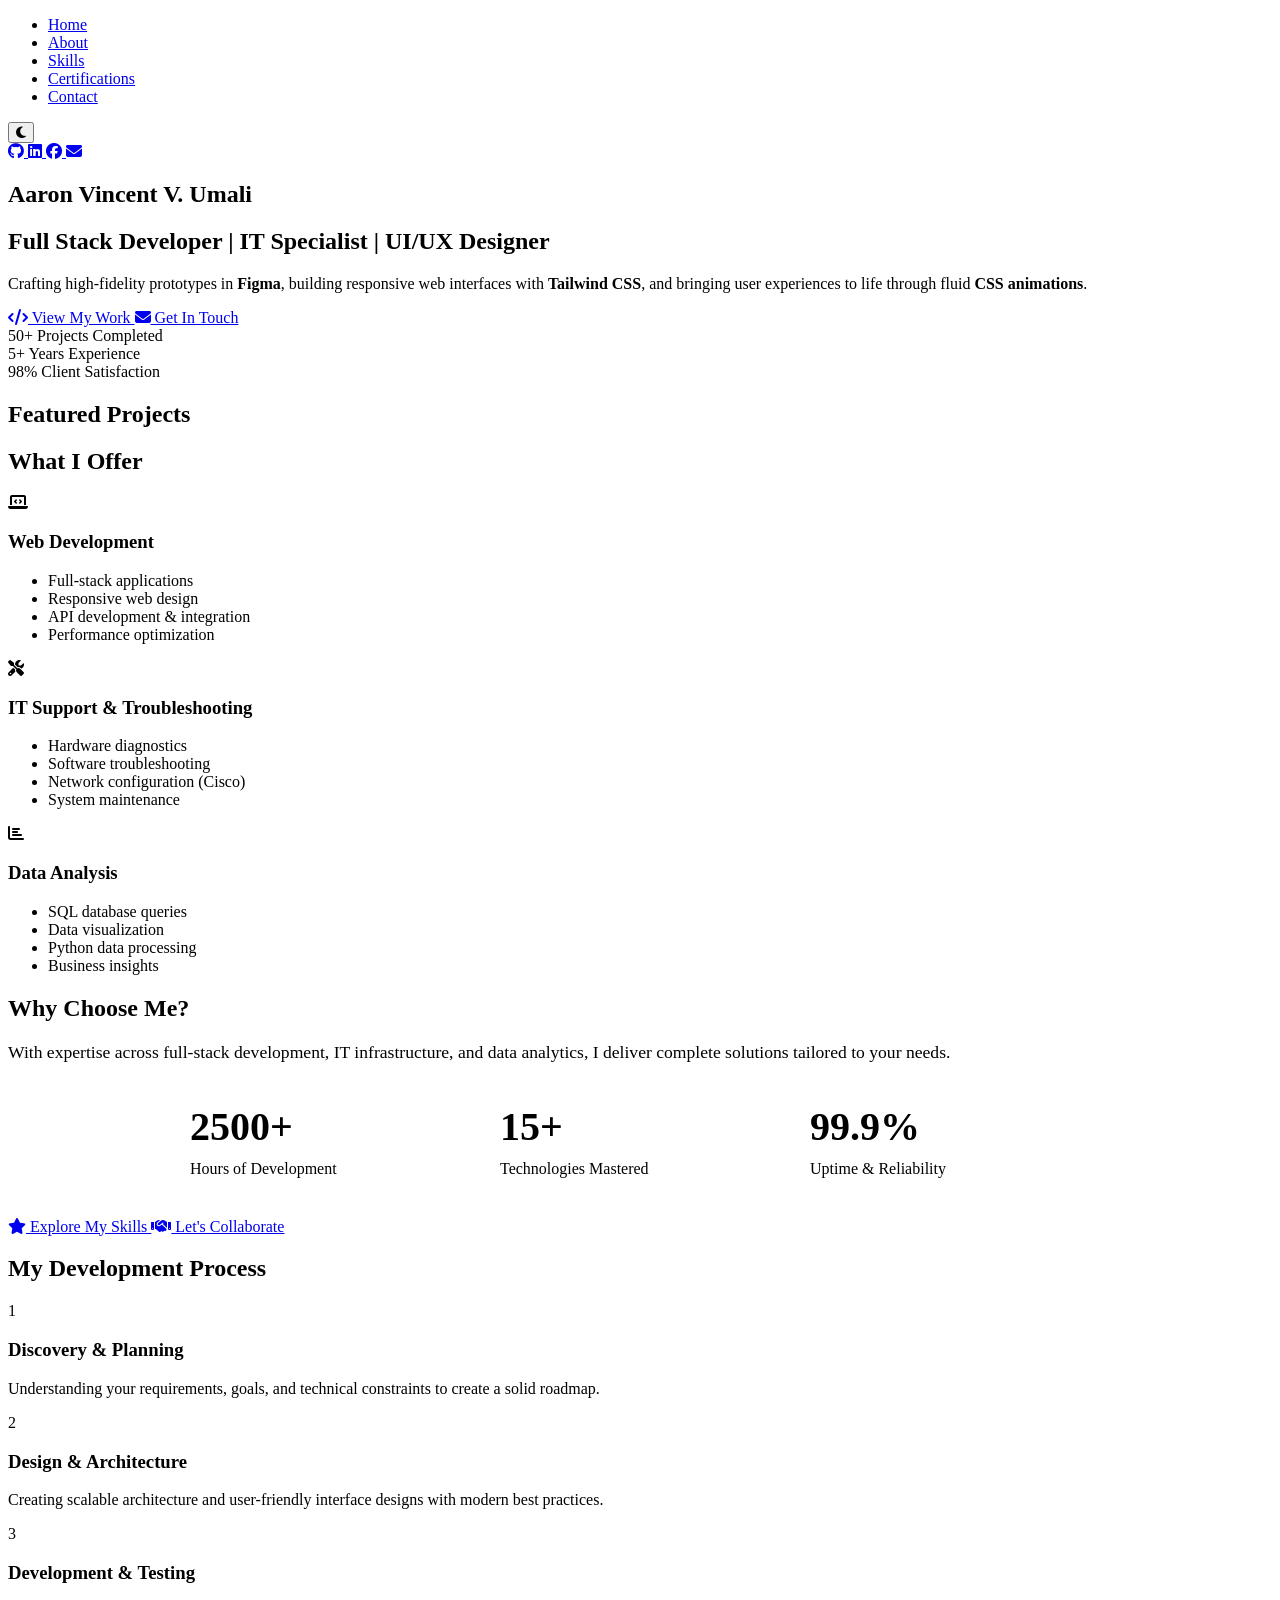
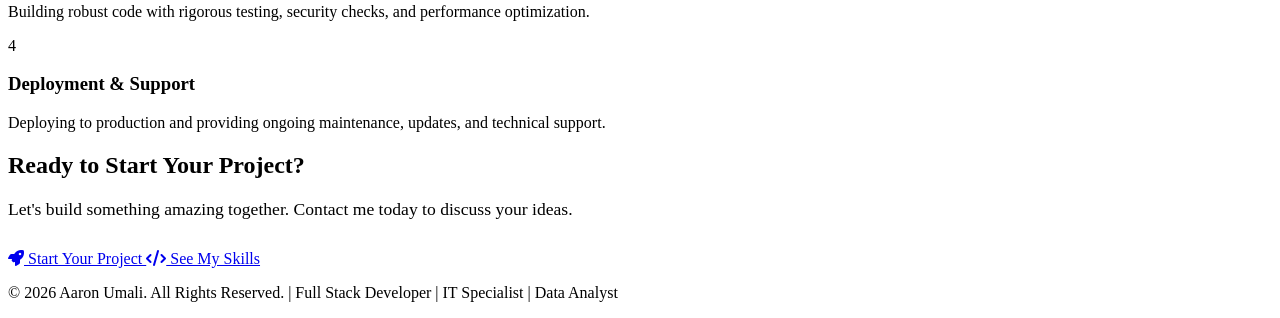
==== index.html @ abd833e2 "Add files via upload" ====
<!DOCTYPE html>
<html lang="en">
<head>
    <meta charset="UTF-8">
    <meta name="viewport" content="width=device-width, initial-scale=1.0">
    <title>Aaron Umali - Full Stack Developer & IT Specialist</title>
    <meta name="description"
        content="Aaron Umali Frontent Developer | IT specialist | UI/UX Designer">
    <link rel="stylesheet" href="css/style.css">
    <link rel="stylesheet"
        href="https://cdnjs.cloudflare.com/ajax/libs/font-awesome/6.4.0/css/all.min.css">
</head>

<body>
    <!-- NAVIGATION -->
    <nav>
        <ul>
            <li><a href="index.html" class="active">Home</a></li>
            <li><a href="about.html">About</a></li>
            <li><a href="skills.html">Skills</a></li>
            <li><a href="certifications.html">Certifications</a></li>
            <li><a href="contact.html">Contact</a></li>
        </ul>
    </nav>

    <!-- THEME TOGGLE BUTTON -->
    <button class="theme-toggle" id="themeToggle">
        <i class="fas fa-moon"></i>
    </button>

    <!-- SOCIAL SIDEBAR -->
    <div class="social-sidebar">
        <a href="https://github.com/aron-ums14" target="_blank" class="social-link github" title="GitHub">
            <i class="fab fa-github"></i>
        </a>
        <a href="https://www.linkedin.com/in/aaron-umali-b42309332/" target="_blank" class="social-link linkedin" title="LinkedIn">
            <i class="fab fa-linkedin"></i>
        </a>
        <a href="https://web.facebook.com/aaron.vincent.54772/" target="_blank" class="social-link facebook" title="Facebook">
            <i class="fab fa-facebook"></i>
        </a>
        <a href="mailto:your@email.com" class="social-link email" title="Email">
            <i class="fas fa-envelope"></i>
        </a>
    </div>

    <main>
        <!-- HERO SECTION -->
        <section class="hero" id="home">
            <div class="hero-content">
                <h1>
                    <span class="gradient-text">Aaron Vincent V. Umali</span>
                </h1>
                <h2>Full Stack Developer | IT Specialist | UI/UX Designer</h2>

                <p class="hero-subtitle">
                   <p class="hero-subtitle">
    Crafting high-fidelity prototypes in <strong>Figma</strong>, 
    building responsive web interfaces with <strong>Tailwind CSS</strong>, 
    and bringing user experiences to life through fluid <strong>CSS animations</strong>.
</p>

                <div class="hero-buttons">
                    <a href="#projects" class="cta-button">
                        <i class="fas fa-code"></i> View My Work
                    </a>
                    <a href="contact.html" class="cta-button secondary">
                        <i class="fas fa-envelope"></i> Get In Touch
                    </a>
                </div>

                <div class="hero-stats">
                    <div class="stat">
                        <span class="stat-number">50+</span>
                        <span>Projects Completed</span>
                    </div>
                    <div class="stat">
                        <span class="stat-number">5+</span>
                        <span>Years Experience</span>
                    </div>
                    <div class="stat">
                        <span class="stat-number">98%</span>
                        <span>Client Satisfaction</span>
                    </div>
                </div>
            </div>
        </section>

        <!-- FEATURED PROJECTS -->
        <section id="projects">
            <h2>Featured Projects</h2>

            <div class="content-grid">
              
            </div>
        </section>

        <!-- SERVICES/EXPERTISE SECTION -->
        <section id="services" class="services-section">
            <h2>What I Offer</h2>

            <div class="content-grid">
                <!-- Web Development -->
                <div class="card service-card">
                    <div class="service-icon">
                        <i class="fas fa-laptop-code"></i>
                    </div>
                    <h3>Web Development</h3>
                    <ul>
                        <li>Full-stack applications</li>
                        <li>Responsive web design</li>
                        <li>API development & integration</li>
                        <li>Performance optimization</li>
                    </ul>
                </div>

                <!-- IT Troubleshooting -->
                <div class="card service-card">
                    <div class="service-icon">
                        <i class="fas fa-tools"></i>
                    </div>
                    <h3>IT Support & Troubleshooting</h3>
                    <ul>
                        <li>Hardware diagnostics</li>
                        <li>Software troubleshooting</li>
                        <li>Network configuration (Cisco)</li>
                        <li>System maintenance</li>
                    </ul>
                </div>

                <!-- Data Analysis -->
                <div class="card service-card">
                    <div class="service-icon">
                        <i class="fas fa-chart-bar"></i>
                    </div>
                    <h3>Data Analysis</h3>
                    <ul>
                        <li>SQL database queries</li>
                        <li>Data visualization</li>
                        <li>Python data processing</li>
                        <li>Business insights</li>
                    </ul>
                </div>
            </div>
        </section>

        <!-- QUICK STATS SECTION -->
        <section class="cta-section">
            <div class="cta-content">
                <h2>Why Choose Me?</h2>
                <p style="font-size: 1.1rem; margin-bottom: 40px;">
                    With expertise across full-stack development, IT infrastructure, and data analytics, I deliver complete solutions tailored to your needs.
                </p>

                <div style="display: grid; grid-template-columns: repeat(auto-fit, minmax(200px, 1fr)); gap: 30px; max-width: 900px; margin: 40px auto;">
                    <div>
                        <div style="font-size: 2.5rem; font-weight: bold; margin-bottom: 10px;">2500+</div>
                        <div>Hours of Development</div>
                    </div>
                    <div>
                        <div style="font-size: 2.5rem; font-weight: bold; margin-bottom: 10px;">15+</div>
                        <div>Technologies Mastered</div>
                    </div>
                    <div>
                        <div style="font-size: 2.5rem; font-weight: bold; margin-bottom: 10px;">99.9%</div>
                        <div>Uptime & Reliability</div>
                    </div>
                </div>

                <div class="cta-buttons" style="margin-top: 40px;">
                    <a href="skills.html" class="cta-button large">
                        <i class="fas fa-star"></i> Explore My Skills
                    </a>
                    <a href="contact.html" class="cta-button secondary large">
                        <i class="fas fa-handshake"></i> Let's Collaborate
                    </a>
                </div>
            </div>
        </section>

        <!-- PROCESS SECTION -->
        <section id="process" class="process-section">
            <h2>My Development Process</h2>

            <div class="process-steps">
                <div class="step">
                    <div class="step-number">1</div>
                    <h3>Discovery & Planning</h3>
                    <p>Understanding your requirements, goals, and technical constraints to create a solid roadmap.</p>
                </div>

                <div class="step">
                    <div class="step-number">2</div>
                    <h3>Design & Architecture</h3>
                    <p>Creating scalable architecture and user-friendly interface designs with modern best practices.</p>
                </div>

                <div class="step">
                    <div class="step-number">3</div>
                    <h3>Development & Testing</h3>
                    <p>Building robust code with rigorous testing, security checks, and performance optimization.</p>
                </div>

                <div class="step">
                    <div class="step-number">4</div>
                    <h3>Deployment & Support</h3>
                    <p>Deploying to production and providing ongoing maintenance, updates, and technical support.</p>
                </div>
            </div>
        </section>

        <!-- FINAL CTA -->
        <section class="cta-section">
            <div class="cta-content">
                <h2>Ready to Start Your Project?</h2>
                <p style="font-size: 1.1rem; margin-bottom: 30px;">
                    Let's build something amazing together. Contact me today to discuss your ideas.
                </p>

                <div class="cta-buttons">
                    <a href="contact.html" class="cta-button large">
                        <i class="fas fa-rocket"></i> Start Your Project
                    </a>
                    <a href="skills.html" class="cta-button secondary large">
                        <i class="fas fa-code"></i> See My Skills
                    </a>
                </div>
            </div>
        </section>
    </main>

    <!-- FOOTER -->
    <footer>
        <p>&copy; 2026 Aaron Umali. All Rights Reserved. | Full Stack Developer | IT Specialist | Data Analyst</p>
    </footer>

    <script src="script.js"></script>
    <script>
        const themeToggle = document.getElementById('themeToggle');
        const body = document.body;

        // Load saved theme preference
        const savedTheme = localStorage.getItem('theme');
        if (savedTheme === 'dark') {
            body.classList.add('dark-mode');
            themeToggle.innerHTML = '<i class="fas fa-sun"></i>';
        }

        // Toggle theme
        themeToggle.addEventListener('click', () => {
            body.classList.toggle('dark-mode');
            
            if (body.classList.contains('dark-mode')) {
                localStorage.setItem('theme', 'dark');
                themeToggle.innerHTML = '<i class="fas fa-sun"></i>';
            } else {
                localStorage.setItem('theme', 'light');
                themeToggle.innerHTML = '<i class="fas fa-moon"></i>';
            }
        });

        // Smooth scroll for navigation
        document.querySelectorAll('a[href^="#"]').forEach(anchor => {
            anchor.addEventListener('click', function (e) {
                const href = this.getAttribute('href');
                if (href !== '#' && document.querySelector(href)) {
                    e.preventDefault();
                    document.querySelector(href).scrollIntoView({
                        behavior: 'smooth'
                    });
                }
            });
        });
    </script>
</body>

</html>
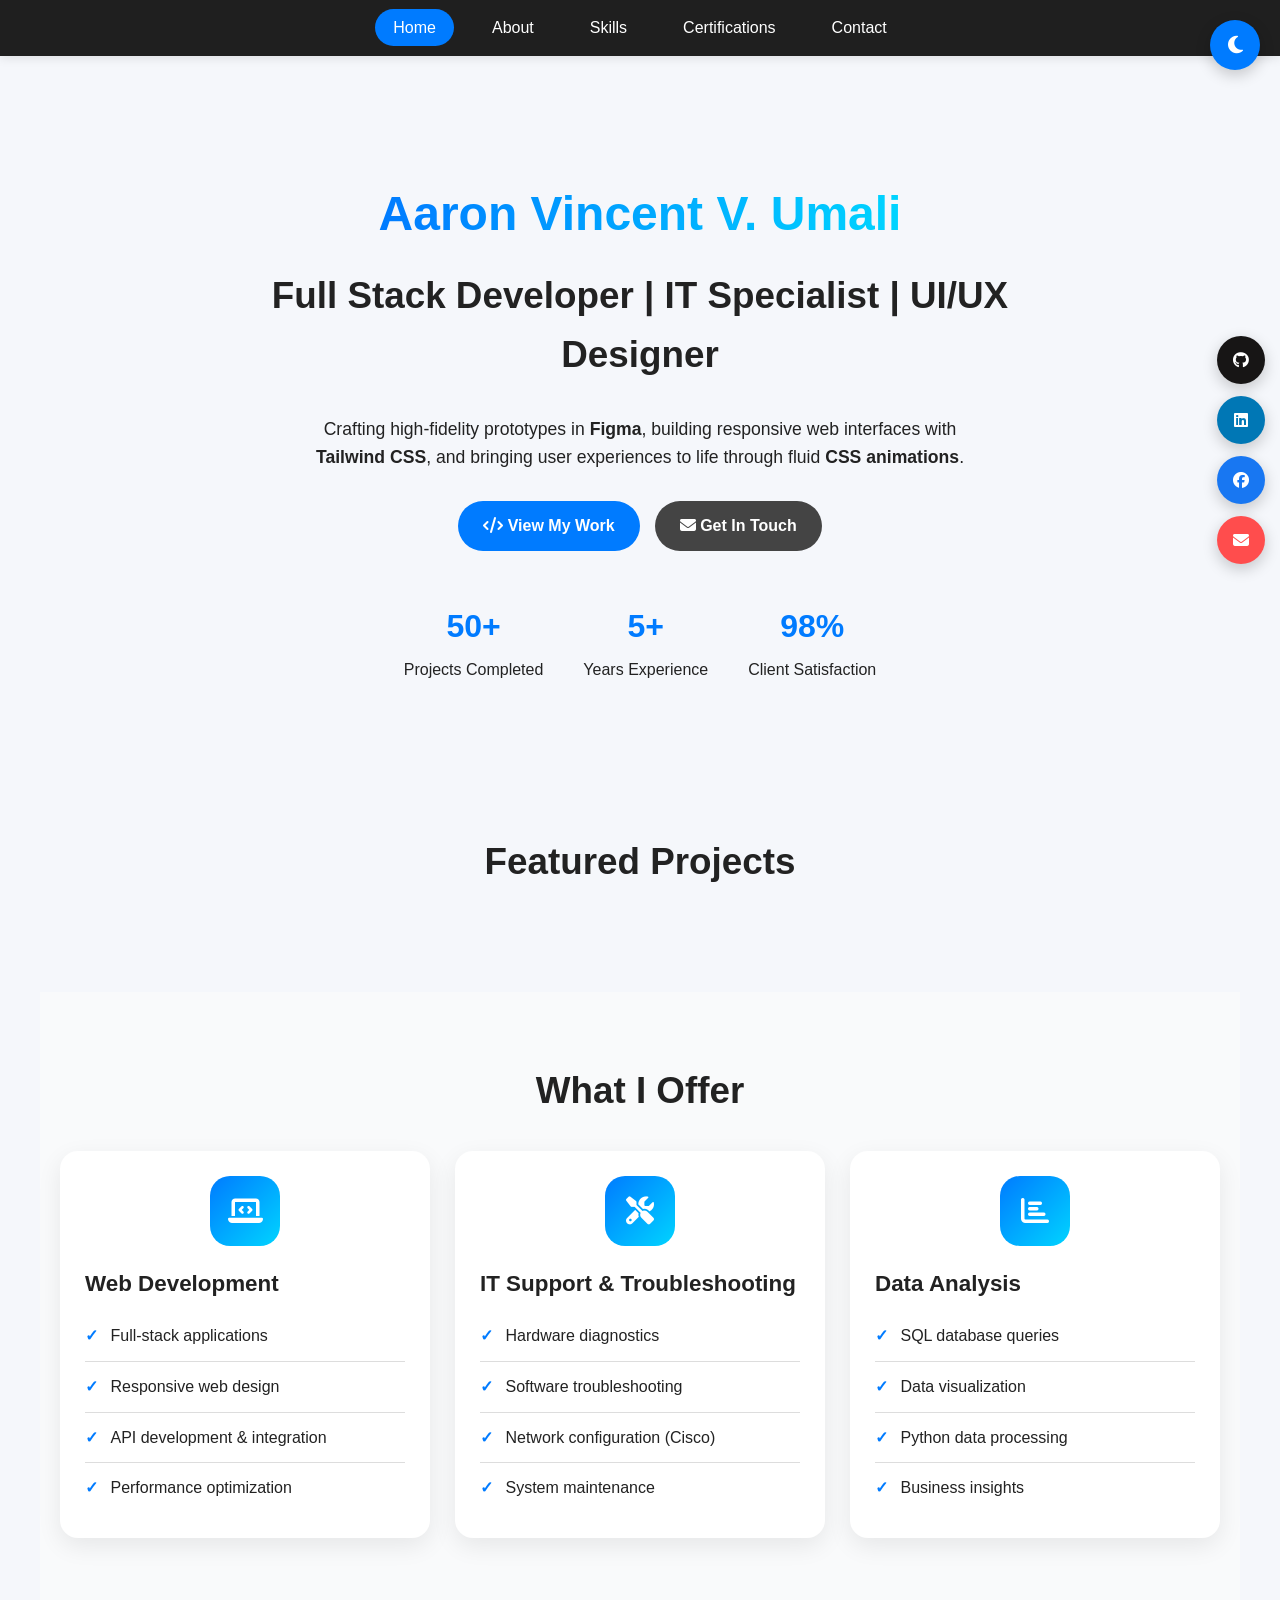
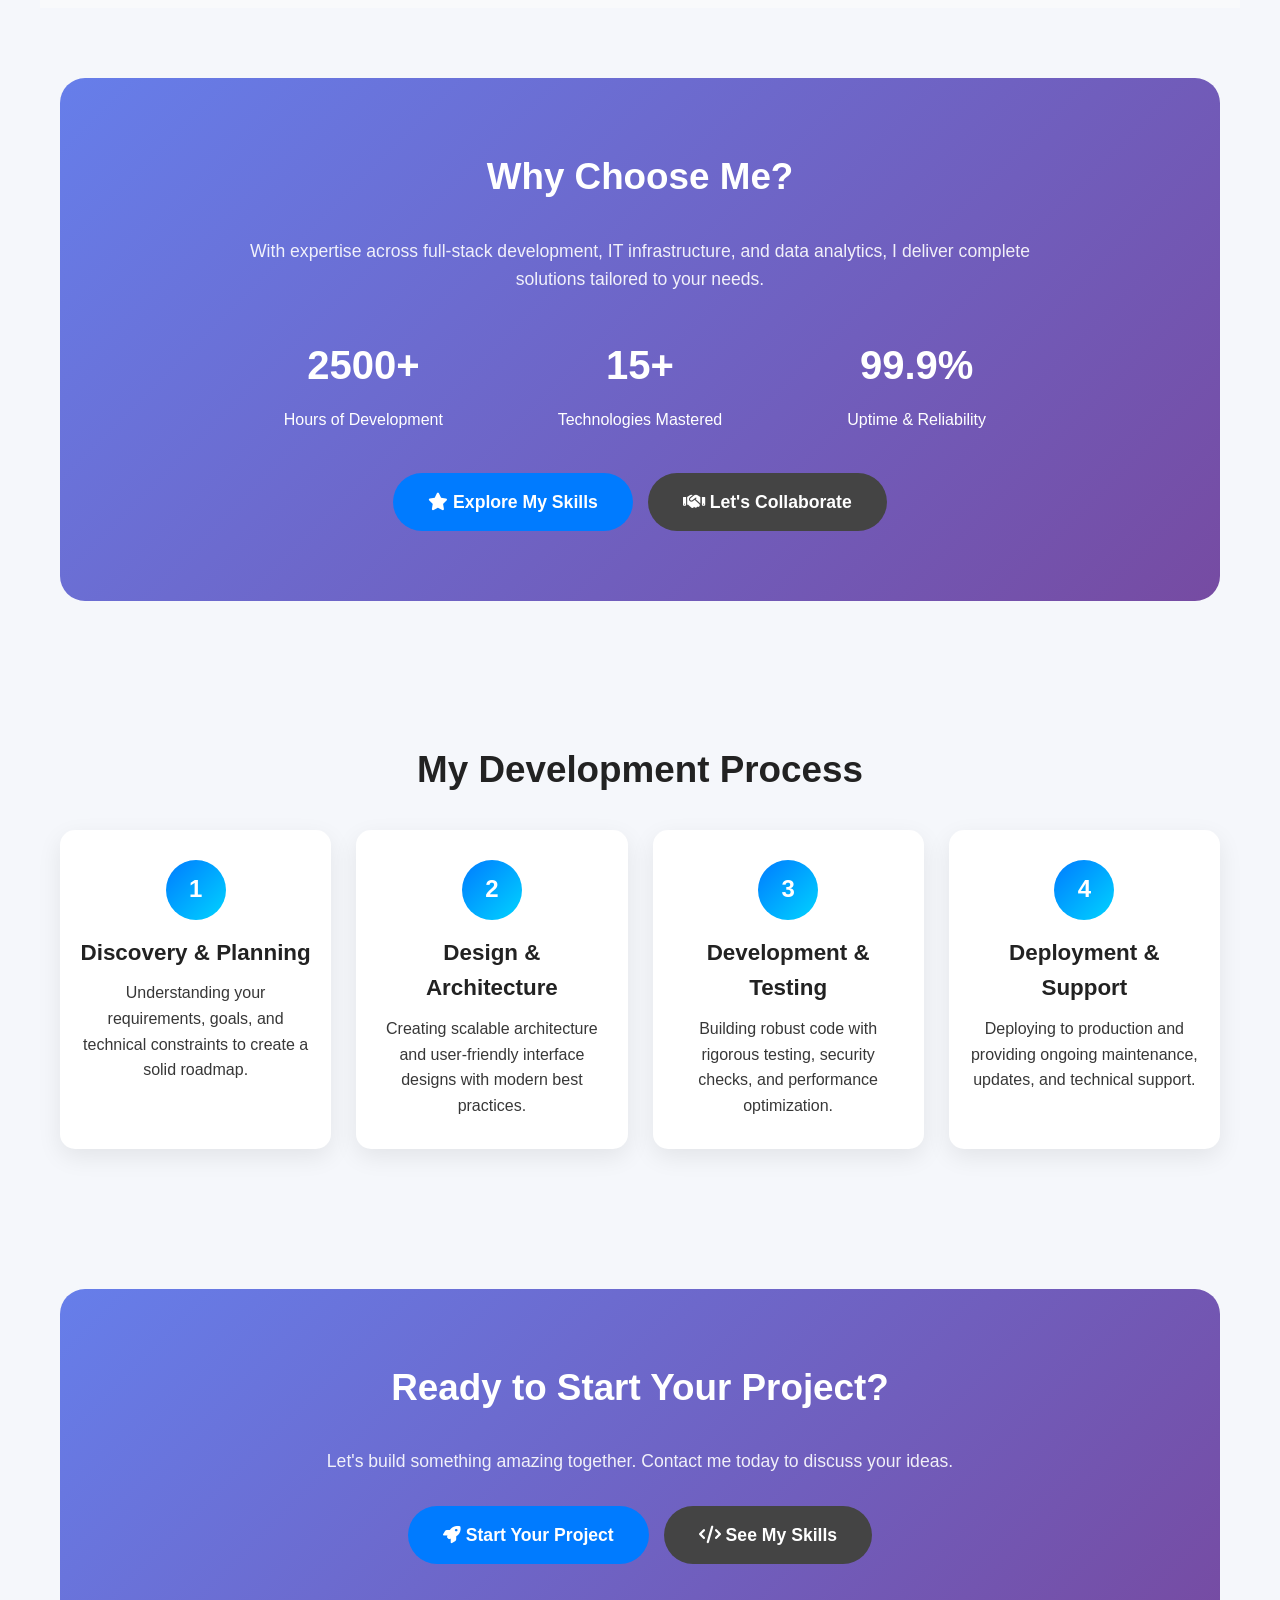
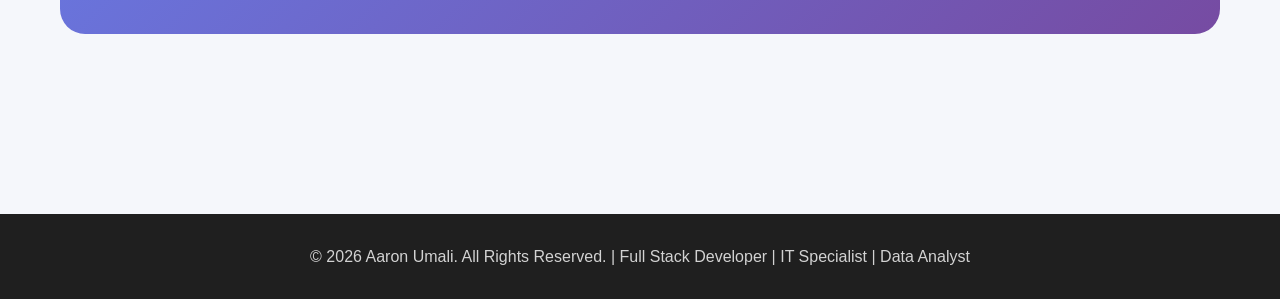
==== commit 55ccae57: "Fix HTML encoding issues in index.html" ====
--- a/index.html
+++ b/index.html
@@ -6,7 +6,7 @@
     <title>Aaron Umali - Full Stack Developer & IT Specialist</title>
     <meta name="description"
         content="Aaron Umali Frontent Developer | IT specialist | UI/UX Designer">
-    <link rel="stylesheet" href="css/style.css">
+    <link rel="stylesheet" href="style.css">
     <link rel="stylesheet"
         href="https://cdnjs.cloudflare.com/ajax/libs/font-awesome/6.4.0/css/all.min.css">
 </head>
@@ -274,4 +274,4 @@
     </script>
 </body>
 
-</html>+</html>
--- a/style.css
+++ b/style.css
@@ -0,0 +1,1912 @@
+/* =========================
+   RESET & GLOBAL STYLES
+========================= */
+
+* {
+    margin: 0;
+    padding: 0;
+    box-sizing: border-box;
+}
+
+html {
+    scroll-behavior: smooth;
+}
+
+body {
+    font-family: 'Segoe UI', Tahoma, Geneva, Verdana, sans-serif;
+    line-height: 1.6;
+    background: #f5f7fb;
+    color: #222;
+    transition: 0.3s ease;
+    display: block;
+}
+
+body.dark-mode {
+    background: #121212;
+    color: #f1f1f1;
+}
+
+img {
+    max-width: 100%;
+    display: block;
+}
+
+/* =========================
+   THEME BUTTON
+========================= */
+
+.theme-toggle {
+    position: fixed;
+    top: 20px;
+    right: 20px;
+    width: 50px;
+    height: 50px;
+    border: none;
+    border-radius: 50%;
+    background: #007bff;
+    color: white;
+    font-size: 20px;
+    cursor: pointer;
+    z-index: 1000;
+    transition: 0.3s ease;
+    box-shadow: 0 5px 15px rgba(0, 0, 0, 0.2);
+}
+
+.theme-toggle:hover {
+    transform: scale(1.08);
+}
+
+/* =========================
+   NAVIGATION
+========================= */
+
+nav {
+    width: 100%;
+    position: sticky;
+    top: 0;
+    z-index: 999;
+    background: #1f1f1f;
+    padding: 15px 0;
+    box-shadow: 0 2px 10px rgba(0, 0, 0, 0.1);
+}
+
+nav ul {
+    display: flex;
+    justify-content: center;
+    align-items: center;
+    gap: 20px;
+    list-style: none;
+}
+
+nav a {
+    color: white;
+    text-decoration: none;
+    padding: 10px 18px;
+    border-radius: 30px;
+    transition: 0.3s ease;
+    font-weight: 500;
+}
+
+nav a:hover,
+nav a.active {
+    background: #007bff;
+}
+
+/* =========================
+   MAIN
+========================= */
+
+main {
+    width: 100%;
+    max-width: 1200px;
+    margin: 0 auto;
+    padding: 40px 20px;
+    display: block;
+}
+
+/* =========================
+   TYPOGRAPHY
+========================= */
+
+h1 {
+    font-size: 3rem;
+    margin-bottom: 15px;
+}
+
+h2 {
+    font-size: 2.3rem;
+    margin-bottom: 30px;
+    text-align: center;
+}
+
+h3 {
+    font-size: 1.4rem;
+    margin-bottom: 10px;
+}
+
+p {
+    opacity: 0.9;
+}
+
+/* =========================
+   GRADIENT TEXT
+========================= */
+
+.gradient-text {
+    background: linear-gradient(90deg, #007bff, #00d4ff);
+    -webkit-background-clip: text;
+    -webkit-text-fill-color: transparent;
+    background-clip: text;
+}
+
+/* =========================
+   BUTTONS
+========================= */
+
+.cta-button {
+    display: inline-block;
+    background: #007bff;
+    color: white;
+    padding: 12px 25px;
+    border-radius: 40px;
+    text-decoration: none;
+    font-weight: 600;
+    transition: 0.3s ease;
+    border: none;
+    cursor: pointer;
+    font-size: 1rem;
+}
+
+.cta-button:hover {
+    background: #0056b3;
+    transform: translateY(-3px);
+}
+
+.cta-button.secondary {
+    background: #444;
+}
+
+.cta-button.secondary:hover {
+    background: #555;
+}
+
+.cta-button.large {
+    padding: 15px 35px;
+    font-size: 1.1rem;
+}
+
+/* =========================
+   SECTION
+========================= */
+
+section {
+    padding: 70px 0;
+}
+
+.content-grid {
+    display: grid;
+    grid-template-columns: repeat(auto-fit, minmax(280px, 1fr));
+    gap: 25px;
+}
+
+/* =========================
+   CARD
+========================= */
+
+.card {
+    background: white;
+    padding: 25px;
+    border-radius: 18px;
+    transition: 0.3s ease;
+    box-shadow: 0 8px 25px rgba(0, 0, 0, 0.08);
+}
+
+body.dark-mode .card {
+    background: #1f1f1f;
+}
+
+.card:hover {
+    transform: translateY(-8px);
+    box-shadow: 0 15px 35px rgba(0, 0, 0, 0.15);
+}
+
+/* =========================
+   HERO SECTION
+========================= */
+
+.hero {
+    padding: 80px 20px;
+    text-align: center;
+}
+
+.hero-content {
+    max-width: 900px;
+    margin: 0 auto;
+}
+
+.hero-subtitle {
+    max-width: 700px;
+    margin: 20px auto;
+    font-size: 1.1rem;
+    animation: fadeInUp 1s ease-out forwards;
+}
+
+.hero-buttons {
+    margin-top: 30px;
+    display: flex;
+    justify-content: center;
+    gap: 15px;
+    flex-wrap: wrap;
+}
+
+.hero-buttons .cta-button {
+    margin: 0;
+}
+
+.hero-stats {
+    display: flex;
+    justify-content: center;
+    gap: 40px;
+    margin-top: 50px;
+    flex-wrap: wrap;
+}
+
+.stat {
+    text-align: center;
+}
+
+.stat-number {
+    display: block;
+    font-size: 2rem;
+    font-weight: bold;
+    color: #007bff;
+    margin-bottom: 5px;
+}
+
+/* =========================
+   PROJECTS
+========================= */
+
+.project-image,
+.service-icon {
+    width: 70px;
+    height: 70px;
+    margin: 0 auto 20px;
+    display: flex;
+    align-items: center;
+    justify-content: center;
+    border-radius: 20px;
+    background: linear-gradient(135deg, #007bff, #00d4ff);
+    color: white;
+    font-size: 28px;
+}
+
+.project-tech {
+    display: flex;
+    flex-wrap: wrap;
+    gap: 10px;
+    margin: 15px 0;
+}
+
+.project-tech span {
+    background: rgba(0, 123, 255, 0.1);
+    color: #007bff;
+    border: 1px solid rgba(0, 123, 255, 0.2);
+    backdrop-filter: blur(5px);
+    padding: 5px 15px;
+    border-radius: 50px;
+    font-weight: 600;
+    transition: 0.3s ease;
+}
+
+body.dark-mode .project-tech span {
+    background: rgba(0, 212, 255, 0.1);
+    color: #00d4ff;
+    border-color: rgba(0, 212, 255, 0.2);
+}
+
+.project-tech span:hover {
+    background: #007bff;
+    color: white;
+    box-shadow: 0 0 15px rgba(0, 123, 255, 0.4);
+}
+
+.project-links {
+    display: flex;
+    gap: 15px;
+    margin-top: 15px;
+}
+
+.project-link {
+    text-decoration: none;
+    color: #007bff;
+    font-weight: 600;
+    transition: 0.3s ease;
+}
+
+.project-link:hover {
+    color: #0056b3;
+}
+
+/* =========================
+   SERVICES SECTION
+========================= */
+
+.services-section {
+    background: #f9fafb;
+    margin: 0 -20px;
+    padding: 70px 20px;
+}
+
+body.dark-mode .services-section {
+    background: #1a1a1a;
+}
+
+.service-card ul {
+    list-style: none;
+}
+
+.service-card li {
+    padding: 12px 0;
+    border-bottom: 1px solid #ddd;
+    transition: 0.3s ease;
+}
+
+body.dark-mode .service-card li {
+    border-color: #333;
+}
+
+.service-card li:last-child {
+    border-bottom: none;
+}
+
+.service-card li:before {
+    content: "✓ ";
+    color: #007bff;
+    font-weight: bold;
+    margin-right: 8px;
+}
+
+/* =========================
+   PROCESS SECTION
+========================= */
+
+.process-section {
+    margin-bottom: 50px;
+}
+
+.process-steps {
+    display: grid;
+    grid-template-columns: repeat(auto-fit, minmax(220px, 1fr));
+    gap: 25px;
+}
+
+.step {
+    text-align: center;
+    padding: 30px 20px;
+    background: white;
+    border-radius: 15px;
+    transition: 0.3s ease;
+    box-shadow: 0 8px 25px rgba(0, 0, 0, 0.08);
+}
+
+body.dark-mode .step {
+    background: #1f1f1f;
+}
+
+.step:hover {
+    transform: translateY(-8px);
+    box-shadow: 0 15px 35px rgba(0, 0, 0, 0.15);
+}
+
+.step-number {
+    width: 60px;
+    height: 60px;
+    margin: auto auto 15px;
+    display: flex;
+    align-items: center;
+    justify-content: center;
+    border-radius: 50%;
+    background: linear-gradient(135deg, #007bff, #00d4ff);
+    color: white;
+    font-weight: bold;
+    font-size: 1.5rem;
+}
+
+/* =========================
+   CTA SECTION
+========================= */
+
+.cta-section {
+    background: linear-gradient(135deg, #667eea 0%, #764ba2 100%);
+    color: white;
+    text-align: center;
+    border-radius: 25px;
+    padding: 70px 25px;
+    margin: 70px 0;
+}
+
+.cta-section h2,
+.cta-section p {
+    color: white;
+}
+
+.cta-content {
+    max-width: 800px;
+    margin: 0 auto;
+}
+
+.cta-buttons {
+    margin-top: 30px;
+    display: flex;
+    justify-content: center;
+    gap: 15px;
+    flex-wrap: wrap;
+}
+
+/* =========================
+   SKILLS SECTION
+========================= */
+
+.skills-hero {
+    background: linear-gradient(135deg, #667eea 0%, #764ba2 100%);
+    color: white;
+    border-radius: 25px;
+    margin-bottom: 50px;
+    padding: 80px 20px;
+}
+
+.skills-hero h1 {
+    color: white;
+}
+
+.skills-hero p {
+    color: rgba(255, 255, 255, 0.9);
+    font-size: 1.1rem;
+    margin-bottom: 30px;
+}
+
+.skills-stats {
+    display: flex;
+    justify-content: center;
+    gap: 40px;
+    margin-top: 30px;
+    flex-wrap: wrap;
+}
+
+.skills-stats span {
+    background: rgba(255, 255, 255, 0.2);
+    padding: 15px 25px;
+    border-radius: 30px;
+    display: flex;
+    align-items: center;
+    gap: 8px;
+    font-weight: 600;
+}
+
+.skills-category {
+    padding: 70px 0;
+}
+
+.skills-category h2 {
+    margin-bottom: 15px;
+}
+
+.category-desc {
+    text-align: center;
+    font-size: 1.05rem;
+    color: #666;
+    margin-bottom: 50px;
+    max-width: 700px;
+    margin-left: auto;
+    margin-right: auto;
+}
+
+body.dark-mode .category-desc {
+    color: #bbb;
+}
+
+.alt-bg {
+    background: white;
+    margin: 0 -20px;
+    padding: 70px 20px;
+}
+
+body.dark-mode .alt-bg {
+    background: #1f1f1f;
+}
+
+.skills-grid {
+    display: grid;
+    grid-template-columns: repeat(auto-fit, minmax(200px, 1fr));
+    gap: 30px;
+    margin-bottom: 50px;
+}
+
+.skill-item {
+    padding: 30px 20px;
+    background: white;
+    border-radius: 15px;
+    text-align: center;
+    transition: all 0.3s ease;
+    box-shadow: 0 8px 25px rgba(0, 0, 0, 0.08);
+}
+
+body.dark-mode .skill-item {
+    background: #2a2a2a;
+}
+
+.skill-item:hover {
+    transform: translateY(-10px);
+    box-shadow: 0 15px 35px rgba(0, 0, 0, 0.15);
+}
+
+.skill-item i {
+    font-size: 3rem;
+    color: #007bff;
+    margin-bottom: 15px;
+    display: block;
+}
+
+.skill-item span {
+    display: block;
+    font-weight: 600;
+    font-size: 1rem;
+    margin-bottom: 20px;
+    color: #333;
+}
+
+body.dark-mode .skill-item span {
+    color: #f1f1f1;
+}
+
+.skill-bar {
+    width: 100%;
+    height: 8px;
+    background: #e0e0e0;
+    border-radius: 10px;
+    overflow: hidden;
+    margin-top: 15px;
+}
+
+body.dark-mode .skill-bar {
+    background: #444;
+}
+
+.skill-progress {
+    height: 100%;
+    background: linear-gradient(90deg, #007bff, #00d4ff);
+    border-radius: 10px;
+    width: 0%;
+    transition: width 0.6s ease;
+}
+
+.skills-summary {
+    background: linear-gradient(135deg, #667eea 0%, #764ba2 100%);
+    color: white;
+    padding: 70px 40px;
+    border-radius: 25px;
+    margin-top: 70px;
+}
+
+.skills-summary h2 {
+    color: white;
+    margin-bottom: 50px;
+}
+
+.summary-content {
+    display: grid;
+    grid-template-columns: 1fr 1fr;
+    gap: 50px;
+    align-items: center;
+}
+
+.summary-stats {
+    display: flex;
+    flex-direction: column;
+    gap: 30px;
+}
+
+.stat-large {
+    background: rgba(255, 255, 255, 0.1);
+    padding: 25px;
+    border-radius: 15px;
+    border-left: 4px solid white;
+    text-align: left;
+}
+
+.stat-large .stat-number {
+    font-size: 2.5rem;
+    margin-bottom: 5px;
+}
+
+.stat-large span:last-child {
+    display: block;
+    font-size: 0.95rem;
+    opacity: 0.9;
+}
+
+.summary-text p {
+    margin-bottom: 20px;
+    font-size: 1.05rem;
+    line-height: 1.8;
+}
+
+/* =========================
+   ABOUT PAGE STYLES
+========================= */
+
+.about-hero {
+    background: linear-gradient(135deg, #667eea 0%, #764ba2 100%);
+    color: white;
+    padding: 80px 20px;
+    text-align: center;
+    border-radius: 25px;
+    margin-bottom: 50px;
+}
+
+.about-hero h1 {
+    color: white;
+    font-size: 3.5rem;
+}
+
+.about-subtitle {
+    font-size: 1.3rem;
+    opacity: 0.95;
+    margin-top: 15px;
+}
+
+.profile-section {
+    padding: 70px 0;
+    margin-bottom: 50px;
+}
+
+.profile-container {
+    display: grid;
+    grid-template-columns: 1fr 1fr;
+    gap: 50px;
+    align-items: center;
+}
+
+.profile-image-wrapper {
+    position: relative;
+    display: flex;
+    justify-content: center;
+}
+
+.profile-image {
+    width: 100%;
+    max-width: 400px;
+    border-radius: 20px;
+    box-shadow: 0 20px 60px rgba(0, 0, 0, 0.15);
+    transition: transform 0.3s ease;
+    animation: slideInLeft 0.8s ease-out;
+}
+
+.profile-image:hover {
+    transform: translateY(-10px);
+}
+
+.profile-badge {
+    position: absolute;
+    bottom: 20px;
+    right: 20px;
+    width: 70px;
+    height: 70px;
+    background: linear-gradient(135deg, #007bff, #00d4ff);
+    border-radius: 50%;
+    display: flex;
+    align-items: center;
+    justify-content: center;
+    color: white;
+    font-size: 35px;
+    box-shadow: 0 10px 30px rgba(0, 123, 255, 0.4);
+    animation: bounce 2s infinite;
+}
+
+.profile-bio {
+    animation: slideInRight 0.8s ease-out;
+}
+
+.profile-bio h2 {
+    font-size: 2.5rem;
+    margin-bottom: 20px;
+    text-align: left;
+}
+
+.profile-bio p {
+    font-size: 1.05rem;
+    line-height: 1.8;
+    margin-bottom: 20px;
+    opacity: 0.85;
+}
+
+.bio-highlights {
+    display: flex;
+    gap: 20px;
+    margin-top: 30px;
+    flex-wrap: wrap;
+}
+
+.highlight-item {
+    display: flex;
+    align-items: center;
+    gap: 10px;
+    padding: 15px 20px;
+    background: #f0f4ff;
+    border-radius: 10px;
+    border-left: 4px solid #007bff;
+    transition: 0.3s ease;
+}
+
+body.dark-mode .highlight-item {
+    background: #2a2a2a;
+    border-left-color: #00d4ff;
+}
+
+.highlight-item:hover {
+    transform: translateX(5px);
+}
+
+.highlight-item i {
+    color: #007bff;
+    font-size: 1.3rem;
+}
+
+/* =========================
+   EDUCATION TIMELINE
+========================= */
+
+.education-section {
+    padding: 70px 0;
+    margin-bottom: 50px;
+}
+
+.education-section h2 {
+    margin-bottom: 50px;
+}
+
+.timeline {
+    position: relative;
+    max-width: 1000px;
+    margin: 0 auto;
+}
+
+.timeline::before {
+    content: '';
+    position: absolute;
+    left: 50%;
+    transform: translateX(-50%);
+    width: 3px;
+    height: 100%;
+    background: linear-gradient(180deg, #007bff, #00d4ff);
+}
+
+.timeline-item {
+    margin-bottom: 50px;
+    position: relative;
+    opacity: 100;
+    animation: fadeInUp 0.8s ease-out forwards;
+}
+
+.timeline-item.animate-in {
+    opacity: 1;
+}
+
+.timeline-item:nth-child(1) {
+    animation-delay: 0.2s;
+}
+
+.timeline-item:nth-child(2) {
+    animation-delay: 0.4s;
+}
+
+.timeline-left {
+    text-align: right;
+    padding-right: 50%;
+    padding-left: 0;
+}
+
+.timeline-right {
+    text-align: left;
+    padding-left: 50%;
+    padding-right: 0;
+}
+
+.timeline-marker {
+    position: absolute;
+    left: 50%;
+    top: 0;
+    transform: translateX(-50%);
+    width: 60px;
+    height: 60px;
+    background: white;
+    border: 4px solid #007bff;
+    border-radius: 50%;
+    display: flex;
+    align-items: center;
+    justify-content: center;
+    font-size: 24px;
+    color: #007bff;
+    z-index: 10;
+    transition: 0.3s ease;
+}
+
+body.dark-mode .timeline-marker {
+    background: #1f1f1f;
+    border-color: #00d4ff;
+    color: #00d4ff;
+}
+
+.timeline-marker:hover {
+    transform: translateX(-50%) scale(1.1);
+    box-shadow: 0 10px 30px rgba(0, 123, 255, 0.3);
+}
+
+.timeline-active .timeline-marker {
+    background: linear-gradient(135deg, #007bff, #00d4ff);
+    color: white;
+    width: 70px;
+    height: 70px;
+    font-size: 28px;
+    box-shadow: 0 10px 30px rgba(0, 123, 255, 0.4);
+}
+
+.education-card {
+    background: white;
+    padding: 30px;
+    border-radius: 15px;
+    box-shadow: 0 10px 30px rgba(0, 0, 0, 0.08);
+    transition: 0.3s ease;
+}
+
+body.dark-mode .education-card {
+    background: #1f1f1f;
+}
+
+.education-card:hover {
+    transform: translateY(-5px);
+    box-shadow: 0 15px 40px rgba(0, 0, 0, 0.15);
+}
+
+.education-current {
+    border-left: 4px solid #007bff;
+    background: linear-gradient(135deg, rgba(0, 123, 255, 0.05), rgba(0, 212, 255, 0.05));
+}
+
+.education-header {
+    display: flex;
+    justify-content: space-between;
+    align-items: center;
+    margin-bottom: 15px;
+    flex-wrap: wrap;
+    gap: 10px;
+}
+
+.education-header h3 {
+    font-size: 1.4rem;
+    margin: 0;
+}
+
+.education-year {
+    background: #007bff;
+    color: white;
+    padding: 5px 15px;
+    border-radius: 20px;
+    font-size: 0.9rem;
+    font-weight: 600;
+}
+
+.education-details {
+    margin-top: 20px;
+}
+
+.education-details p {
+    margin-bottom: 10px;
+    font-size: 1rem;
+    line-height: 1.6;
+}
+
+.education-desc {
+    background: #f9fafb;
+    padding: 15px;
+    border-radius: 10px;
+    margin-top: 15px;
+    font-style: italic;
+}
+
+body.dark-mode .education-desc {
+    background: #2a2a2a;
+}
+
+.badge {
+    display: inline-block;
+    padding: 5px 12px;
+    border-radius: 20px;
+    font-size: 0.85rem;
+    font-weight: 600;
+}
+
+.badge-success {
+    background: #d4edda;
+    color: #155724;
+}
+
+body.dark-mode .badge-success {
+    background: #1e5631;
+    color: #d4edda;
+}
+
+.badge-info {
+    background: #d1ecf1;
+    color: #0c5460;
+}
+
+body.dark-mode .badge-info {
+    background: #0c5460;
+    color: #d1ecf1;
+}
+
+/* =========================
+   LOCATION SECTION
+========================= */
+
+.location-section {
+    padding: 70px 0;
+    background: #f9fafb;
+    margin: 0 -20px;
+    padding: 70px 20px;
+    margin-bottom: 50px;
+}
+
+body.dark-mode .location-section {
+    background: #1a1a1a;
+}
+
+.location-section h2 {
+    margin-bottom: 50px;
+}
+
+.location-container {
+    display: grid;
+    grid-template-columns: repeat(auto-fit, minmax(300px, 1fr));
+    gap: 30px;
+    margin-bottom: 50px;
+}
+
+.location-card {
+    background: white;
+    padding: 40px 30px;
+    border-radius: 20px;
+    text-align: center;
+    box-shadow: 0 10px 30px rgba(0, 0, 0, 0.08);
+    transition: all 0.3s ease;
+    opacity: 0;
+    animation: fadeInUp 0.8s ease-out forwards;
+}
+
+body.dark-mode .location-card {
+    background: #1f1f1f;
+}
+
+.location-home {
+    animation-delay: 0.2s;
+    border-top: 4px solid #007bff;
+}
+
+.location-school {
+    animation-delay: 0.4s;
+    border-top: 4px solid #00d4ff;
+}
+
+.location-card.animate-in {
+    opacity: 1;
+}
+
+.location-card:hover {
+    transform: translateY(-10px);
+    box-shadow: 0 20px 50px rgba(0, 0, 0, 0.15);
+}
+
+.location-icon {
+    width: 80px;
+    height: 80px;
+    background: linear-gradient(135deg, #007bff, #00d4ff);
+    border-radius: 50%;
+    display: flex;
+    align-items: center;
+    justify-content: center;
+    font-size: 40px;
+    color: white;
+    margin: 0 auto 20px;
+    transition: 0.3s ease;
+}
+
+.location-card:hover .location-icon {
+    transform: scale(1.1) rotate(5deg);
+}
+
+.location-name {
+    font-size: 1.5rem;
+    font-weight: bold;
+    color: #007bff;
+    margin: 15px 0;
+}
+
+.location-description {
+    opacity: 0.8;
+    margin: 15px 0;
+    line-height: 1.6;
+}
+
+.location-details {
+    display: flex;
+    flex-direction: column;
+    gap: 10px;
+    margin-top: 20px;
+    font-size: 0.95rem;
+}
+
+.location-details span {
+    display: flex;
+    align-items: center;
+    justify-content: center;
+    gap: 8px;
+}
+
+.location-details i {
+    color: #007bff;
+}
+
+.map-section {
+    text-align: center;
+    margin-bottom: 50px;
+}
+
+.map-section h3 {
+    margin-bottom: 30px;
+    font-size: 1.8rem;
+}
+
+.map-placeholder {
+    width: 100%;
+    height: 400px;
+    background: linear-gradient(135deg, #667eea 0%, #764ba2 100%);
+    border-radius: 20px;
+    display: flex;
+    flex-direction: column;
+    align-items: center;
+    justify-content: center;
+    color: white;
+    font-size: 60px;
+    gap: 20px;
+    box-shadow: 0 20px 60px rgba(0, 0, 0, 0.15);
+}
+
+.map-placeholder p {
+    font-size: 1.3rem;
+    opacity: 0.9;
+}
+
+/* =========================
+   JOURNEY SECTION
+========================= */
+
+.journey-section {
+    padding: 70px 0;
+    margin-bottom: 50px;
+}
+
+.journey-section h2 {
+    margin-bottom: 50px;
+}
+
+.journey-content {
+    display: grid;
+    grid-template-columns: repeat(auto-fit, minmax(250px, 1fr));
+    gap: 30px;
+}
+
+.journey-card {
+    background: white;
+    padding: 40px 30px;
+    border-radius: 15px;
+    text-align: center;
+    box-shadow: 0 10px 30px rgba(0, 0, 0, 0.08);
+    transition: all 0.3s ease;
+    opacity: 0;
+    animation: fadeInUp 0.8s ease-out forwards;
+}
+
+body.dark-mode .journey-card {
+    background: #1f1f1f;
+}
+
+.journey-card:nth-child(1) {
+    animation-delay: 0.1s;
+}
+
+.journey-card:nth-child(2) {
+    animation-delay: 0.2s;
+}
+
+.journey-card:nth-child(3) {
+    animation-delay: 0.3s;
+}
+
+.journey-card:nth-child(4) {
+    animation-delay: 0.4s;
+}
+
+.journey-card.animate-in {
+    opacity: 1;
+}
+
+.journey-card:hover {
+    transform: translateY(-15px);
+    box-shadow: 0 20px 50px rgba(0, 0, 0, 0.15);
+}
+
+.journey-icon {
+    width: 70px;
+    height: 70px;
+    background: linear-gradient(135deg, #007bff, #00d4ff);
+    border-radius: 50%;
+    display: flex;
+    align-items: center;
+    justify-content: center;
+    font-size: 30px;
+    color: white;
+    margin: 0 auto 20px;
+    transition: 0.3s ease;
+}
+
+.journey-card:hover .journey-icon {
+    transform: scale(1.1) rotate(-5deg);
+}
+
+.journey-card h3 {
+    font-size: 1.3rem;
+    margin-bottom: 15px;
+    color: #007bff;
+}
+
+.journey-card p {
+    opacity: 0.8;
+    line-height: 1.6;
+}
+
+/* =========================
+   CERTIFICATIONS SECTION
+========================= */
+
+.certifications-section {
+    text-align: center;
+    padding: 70px 0;
+}
+
+.certification-grid {
+    display: flex;
+    justify-content: center;
+    flex-wrap: wrap;
+    gap: 30px;
+    margin-top: 50px;
+}
+
+.certificate-card {
+    width: 280px;
+    background: white;
+    border-radius: 15px;
+    overflow: hidden;
+    transition: all 0.3s ease;
+    box-shadow: 0 10px 30px rgba(0, 0, 0, 0.05);
+    border: 1px solid rgba(0, 0, 0, 0.05);
+    display: flex;
+    flex-direction: column;
+}
+
+body.dark-mode .certificate-card {
+    background: #1f1f1f;
+    border-color: rgba(255, 255, 255, 0.1);
+}
+
+.certificate-card:hover {
+    transform: translateY(-10px);
+    box-shadow: 0 20px 40px rgba(0, 0, 0, 0.12);
+}
+
+.certificate-card img {
+    width: 100%;
+    height: 160px;
+    object-fit: cover;
+    background: #f8f9fa;
+    border-bottom: 1px solid #eee;
+}
+
+body.dark-mode .certificate-card img {
+    border-color: #333;
+}
+
+.cert-content {
+    padding: 20px;
+    text-align: left;
+    flex-grow: 1;
+    display: flex;
+    flex-direction: column;
+}
+
+.cert-content h3 {
+    font-size: 1.1rem;
+    color: #333;
+    margin-bottom: 8px;
+    line-height: 1.3;
+}
+
+body.dark-mode .cert-content h3 {
+    color: #fff;
+}
+
+.cert-content p {
+    font-size: 0.9rem;
+    color: #666;
+    margin-bottom: 15px;
+    flex-grow: 1;
+}
+
+body.dark-mode .cert-content p {
+    color: #bbb;
+}
+
+.cert-link {
+    font-size: 0.85rem;
+    color: #007bff;
+    text-decoration: none;
+    font-weight: 600;
+    display: inline-flex;
+    align-items: center;
+    gap: 5px;
+    transition: 0.3s ease;
+}
+
+.cert-link:hover {
+    text-decoration: underline;
+    color: #0056b3;
+}
+
+/* =========================
+   CONTACT PAGE STYLES
+========================= */
+
+.contact-hero {
+    background: linear-gradient(135deg, #667eea 0%, #764ba2 100%);
+    color: white;
+    padding: 80px 20px;
+    text-align: center;
+    border-radius: 25px;
+    margin-bottom: 50px;
+}
+
+.contact-hero h1 {
+    color: white;
+    font-size: 3rem;
+    margin-bottom: 20px;
+}
+
+.contact-hero p {
+    font-size: 1.2rem;
+    opacity: 0.95;
+}
+
+.contact-methods {
+    padding: 70px 0;
+    margin-bottom: 50px;
+}
+
+.contact-grid {
+    display: grid;
+    grid-template-columns: repeat(auto-fit, minmax(280px, 1fr));
+    gap: 25px;
+}
+
+.contact-method-card {
+    background: white;
+    padding: 40px 30px;
+    border-radius: 20px;
+    text-align: center;
+    box-shadow: 0 10px 30px rgba(0, 0, 0, 0.08);
+    transition: all 0.3s ease;
+}
+
+body.dark-mode .contact-method-card {
+    background: #1f1f1f;
+}
+
+.contact-method-card:hover {
+    transform: translateY(-10px);
+    box-shadow: 0 20px 50px rgba(0, 0, 0, 0.15);
+}
+
+.contact-icon {
+    width: 80px;
+    height: 80px;
+    background: linear-gradient(135deg, #007bff, #00d4ff);
+    border-radius: 50%;
+    display: flex;
+    align-items: center;
+    justify-content: center;
+    font-size: 35px;
+    color: white;
+    margin: 0 auto 20px;
+    transition: 0.3s ease;
+}
+
+.contact-method-card:hover .contact-icon {
+    transform: scale(1.1);
+}
+
+.contact-method-card h3 {
+    font-size: 1.3rem;
+    margin: 15px 0;
+    color: #007bff;
+}
+
+.contact-method-card p {
+    opacity: 0.8;
+    margin-bottom: 20px;
+    font-size: 0.95rem;
+}
+
+.contact-link {
+    display: inline-block;
+    color: #007bff;
+    text-decoration: none;
+    font-weight: 600;
+    padding: 10px 20px;
+    border-radius: 20px;
+    background: #f0f4ff;
+    transition: all 0.3s ease;
+}
+
+body.dark-mode .contact-link {
+    background: #2a2a2a;
+}
+
+.contact-link:hover {
+    background: #007bff;
+    color: white;
+    transform: translateX(5px);
+}
+
+/* =========================
+   CONTACT FORM SECTION
+========================= */
+
+.contact-form-section {
+    padding: 70px 0;
+    margin-bottom: 50px;
+}
+
+.contact-form-section h2 {
+    margin-bottom: 50px;
+}
+
+.form-container {
+    max-width: 800px;
+    margin: 0 auto;
+}
+
+.contact-form {
+    background: white;
+    padding: 40px;
+    border-radius: 20px;
+    box-shadow: 0 10px 30px rgba(0, 0, 0, 0.08);
+}
+
+body.dark-mode .contact-form {
+    background: #1f1f1f;
+}
+
+.contact-form h3 {
+    color: #007bff;
+    margin-bottom: 15px;
+    font-size: 1.4rem;
+}
+
+.form-note {
+    background: #f0f4ff;
+    padding: 15px;
+    border-radius: 10px;
+    margin-bottom: 30px;
+    font-size: 0.95rem;
+    border-left: 4px solid #007bff;
+}
+
+body.dark-mode .form-note {
+    background: #2a2a2a;
+    border-left-color: #00d4ff;
+}
+
+.form-group-row {
+    display: grid;
+    grid-template-columns: 1fr 1fr;
+    gap: 20px;
+    margin-bottom: 20px;
+}
+
+.form-group {
+    display: flex;
+    flex-direction: column;
+}
+
+.form-group label {
+    font-weight: 600;
+    margin-bottom: 8px;
+    color: #333;
+}
+
+body.dark-mode .form-group label {
+    color: #fff;
+}
+
+.form-group input,
+.form-group textarea {
+    padding: 12px 15px;
+    border: 2px solid #ddd;
+    border-radius: 10px;
+    font-size: 1rem;
+    font-family: inherit;
+    transition: all 0.3s ease;
+    background: white;
+    color: #333;
+}
+
+body.dark-mode .form-group input,
+body.dark-mode .form-group textarea {
+    background: #2a2a2a;
+    color: white;
+    border-color: #444;
+}
+
+.form-group input:focus,
+.form-group textarea:focus {
+    outline: none;
+    border-color: #007bff;
+    box-shadow: 0 0 0 3px rgba(0, 123, 255, 0.1);
+}
+
+.form-status {
+    margin-top: 20px;
+    padding: 15px;
+    border-radius: 10px;
+    text-align: center;
+    display: none;
+    font-weight: 600;
+    animation: slideInUp 0.3s ease-out;
+}
+
+.form-status.show {
+    display: block;
+}
+
+.form-status.error {
+    background: #f8d7da;
+    color: #721c24;
+    border: 1px solid #f5c6cb;
+}
+
+.form-status.success {
+    background: #d4edda;
+    color: #155724;
+    border: 1px solid #c3e6cb;
+}
+
+.contact-info-section {
+    padding: 70px 0;
+    background: #f9fafb;
+    margin: 0 -20px;
+    padding: 70px 20px;
+    margin-bottom: 50px;
+}
+
+body.dark-mode .contact-info-section {
+    background: #1a1a1a;
+}
+
+.contact-info-section h2 {
+    margin-bottom: 50px;
+}
+
+.info-cards {
+    display: grid;
+    grid-template-columns: repeat(auto-fit, minmax(250px, 1fr));
+    gap: 30px;
+}
+
+.info-card {
+    background: white;
+    padding: 40px 30px;
+    border-radius: 15px;
+    text-align: center;
+    box-shadow: 0 10px 30px rgba(0, 0, 0, 0.08);
+    transition: all 0.3s ease;
+}
+
+body.dark-mode .info-card {
+    background: #1f1f1f;
+}
+
+.info-card:hover {
+    transform: translateY(-8px);
+    box-shadow: 0 15px 40px rgba(0, 0, 0, 0.15);
+}
+
+.info-card i {
+    font-size: 40px;
+    color: #007bff;
+    margin-bottom: 20px;
+    display: block;
+}
+
+.info-card h3 {
+    font-size: 1.2rem;
+    margin-bottom: 12px;
+    color: #007bff;
+}
+
+.info-card p {
+    opacity: 0.8;
+}
+
+/* =========================
+   SOCIAL SIDEBAR
+========================= */
+
+.social-sidebar {
+    position: fixed;
+    top: 50%;
+    right: 15px;
+    transform: translateY(-50%);
+    display: flex;
+    flex-direction: column;
+    gap: 12px;
+    z-index: 999;
+}
+
+.social-link {
+    width: 48px;
+    height: 48px;
+    display: flex;
+    align-items: center;
+    justify-content: center;
+    border-radius: 50%;
+    color: white;
+    text-decoration: none;
+    transition: 0.3s ease;
+    box-shadow: 0 5px 15px rgba(0, 0, 0, 0.2);
+}
+
+.social-link:hover {
+    transform: scale(1.08);
+}
+
+.github {
+    background: #171515;
+}
+
+.linkedin {
+    background: #0077b5;
+}
+
+.facebook {
+    background: #1877f2;
+}
+
+.email {
+    background: #ff4d4d;
+}
+
+/* =========================
+   FOOTER
+========================= */
+
+footer {
+    background: #1f1f1f;
+    color: white;
+    text-align: center;
+    padding: 30px 20px;
+    margin-top: 70px;
+}
+
+footer p {
+    opacity: 0.8;
+}
+
+/* =========================
+   ANIMATIONS
+========================= */
+
+@keyframes slideInLeft {
+    from {
+        opacity: 0;
+        transform: translateX(-50px);
+    }
+    to {
+        opacity: 1;
+        transform: translateX(0);
+    }
+}
+
+@keyframes slideInRight {
+    from {
+        opacity: 0;
+        transform: translateX(50px);
+    }
+    to {
+        opacity: 1;
+        transform: translateX(0);
+    }
+}
+
+@keyframes fadeInUp {
+    from {
+        opacity: 0;
+        transform: translateY(30px);
+    }
+    to {
+        opacity: 1;
+        transform: translateY(0);
+    }
+}
+
+@keyframes bounce {
+    0%, 100% {
+        transform: translateY(0);
+    }
+    50% {
+        transform: translateY(-10px);
+    }
+}
+
+@keyframes slideInUp {
+    from {
+        opacity: 0;
+        transform: translateY(20px);
+    }
+    to {
+        opacity: 1;
+        transform: translateY(0);
+    }
+}
+
+/* =========================
+   RESPONSIVE DESIGN
+========================= */
+
+@media (max-width: 768px) {
+    nav ul {
+        flex-direction: column;
+        gap: 10px;
+    }
+
+    h1 {
+        font-size: 2.2rem;
+    }
+
+    h2 {
+        font-size: 1.8rem;
+    }
+
+    .hero-stats,
+    .skills-stats {
+        flex-direction: column;
+        gap: 20px;
+    }
+
+    .skills-grid {
+        grid-template-columns: repeat(auto-fit, minmax(150px, 1fr));
+        gap: 20px;
+    }
+
+    .profile-container,
+    .summary-content {
+        grid-template-columns: 1fr;
+        gap: 30px;
+    }
+
+    .process-steps {
+        grid-template-columns: repeat(auto-fit, minmax(180px, 1fr));
+    }
+
+    .social-sidebar {
+        flex-direction: row;
+        bottom: 15px;
+        top: auto;
+        right: 50%;
+        transform: translateX(50%);
+    }
+
+    .skills-summary {
+        padding: 40px 20px;
+    }
+
+    .theme-toggle {
+        top: 80px;
+    }
+
+    .certificate-card {
+        width: 100%;
+        max-width: 250px;
+    }
+
+    .certificate-card img {
+        height: 90px;
+    }
+
+    .cta-buttons {
+        flex-direction: column;
+    }
+
+    .cta-button.large {
+        width: 100%;
+    }
+
+    .form-group-row {
+        grid-template-columns: 1fr;
+        gap: 15px;
+    }
+
+    .contact-form {
+        padding: 25px;
+    }
+
+    .contact-grid {
+        grid-template-columns: repeat(auto-fit, minmax(200px, 1fr));
+        gap: 15px;
+    }
+
+    .contact-method-card {
+        padding: 25px 20px;
+    }
+
+    .contact-icon {
+        width: 60px;
+        height: 60px;
+        font-size: 28px;
+    }
+
+    .timeline::before {
+        left: 30px;
+    }
+
+    .timeline-left,
+    .timeline-right {
+        padding-left: 100px;
+        text-align: center;
+    }
+
+    .timeline-marker {
+        left: 30px;
+    }
+}
+
+@media (max-width: 480px) {
+    main {
+        padding: 20px 15px;
+    }
+
+    h1 {
+        font-size: 1.8rem;
+    }
+
+    h2 {
+        font-size: 1.5rem;
+    }
+
+    .hero-buttons {
+        flex-direction: column;
+    }
+
+    .hero-buttons .cta-button {
+        width: 100%;
+    }
+
+    .skills-grid {
+        grid-template-columns: 1fr;
+        gap: 15px;
+    }
+
+    .skill-item {
+        padding: 20px 15px;
+    }
+
+    .skill-item i {
+        font-size: 2rem;
+    }
+
+    .skills-stats span {
+        flex-direction: column;
+        gap: 5px;
+        padding: 12px 18px;
+    }
+
+    .process-steps,
+    .content-grid,
+    .contact-grid,
+    .info-cards {
+        grid-template-columns: 1fr;
+    }
+
+    .contact-form {
+        padding: 20px;
+    }
+
+    .contact-hero {
+        padding: 50px 20px;
+    }
+
+    .contact-hero h1 {
+        font-size: 1.8rem;
+    }
+
+    .contact-form-section,
+    .contact-info-section {
+        padding: 40px 20px;
+    }
+
+    .about-hero {
+        padding: 50px 20px;
+    }
+
+    .about-hero h1 {
+        font-size: 1.8rem;
+    }
+
+    .map-placeholder {
+        height: 300px;
+        font-size: 45px;
+    }
+
+    .journey-content {
+        grid-template-columns: 1fr;
+    }
+
+    .location-container {
+        grid-template-columns: 1fr;
+    }
+
+    .profile-bio h2 {
+        font-size: 1.6rem;
+    }
+
+    .bio-highlights {
+        justify-content: center;
+    }
+
+    .education-section,
+    .location-section,
+    .journey-section {
+        padding: 40px 20px;
+    }
+
+    .education-header {
+        flex-direction: column;
+        text-align: center;
+    }
+
+    .timeline-left,
+    .timeline-right {
+        padding-left: 70px;
+    }
+
+    .timeline-marker {
+        width: 50px;
+        height: 50px;
+        left: 15px;
+    }
+
+    .profile-badge {
+        width: 60px;
+        height: 60px;
+        font-size: 28px;
+    }
+}
